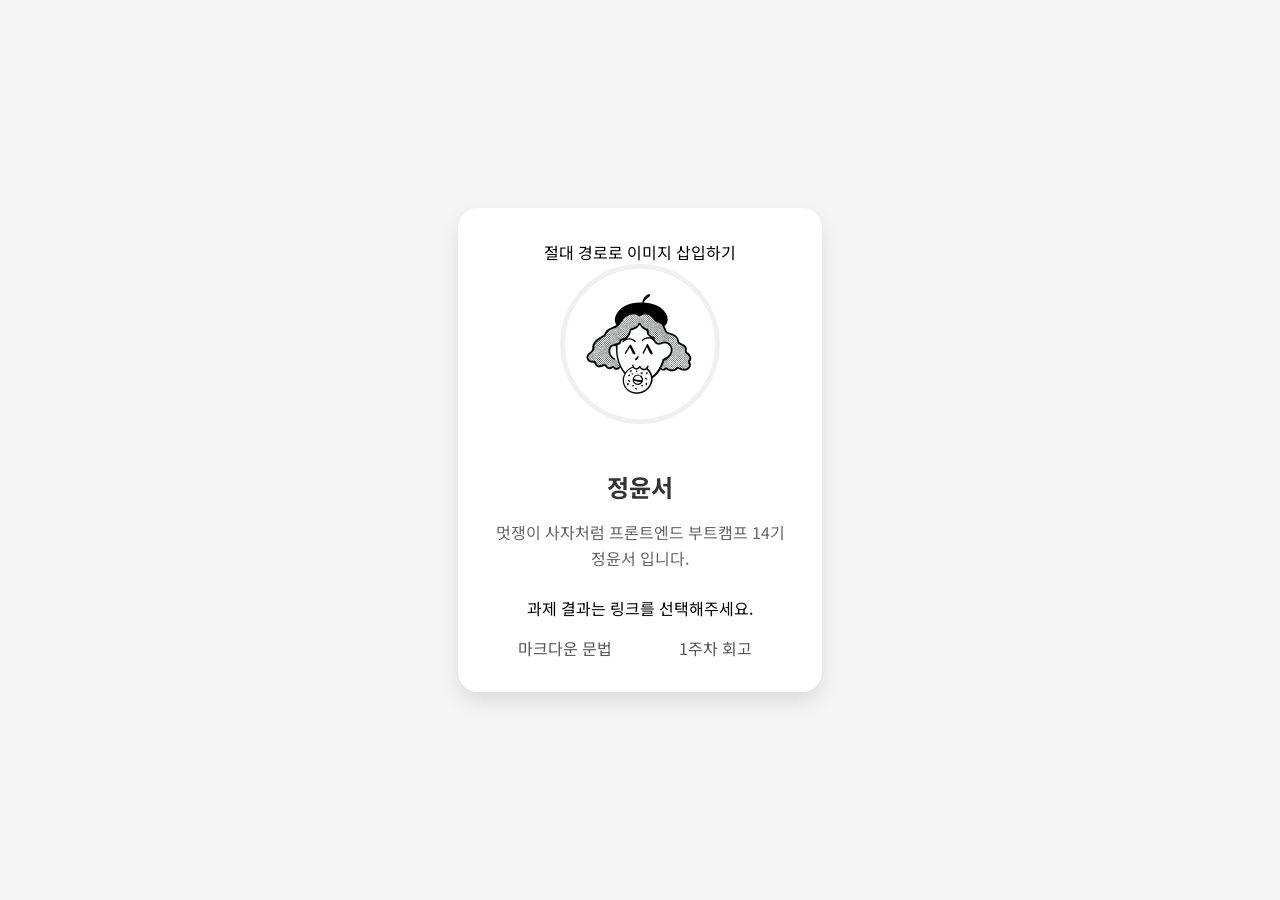
==== index.html @ 6bd8b35c "profile edit" ====
<!doctype html>
<html lang="ko">
  <head>
    <meta charset="UTF-8" />
    <meta name="viewport" content="width=device-width, initial-scale=1.0" />
    <title>HTML/CSS 과제</title>
    <style>
      body {
        margin: 0;
        padding: 0;
        font-family: 'Noto Sans KR', sans-serif;
        background-color: #f5f5f5;
        display: flex;
        justify-content: center;
        align-items: center;
        min-height: 100vh;
      }

      .profile-card {
        background: white;
        border-radius: 20px;
        box-shadow: 0 10px 20px rgba(0, 0, 0, 0.1);
        padding: 2rem;
        width: 300px;
        text-align: center;
      }

      .profile-image {
        width: 150px;
        height: 150px;
        border-radius: 50%;
        margin-bottom: 1.5rem;
        object-fit: cover;
        border: 5px solid #f0f0f0;
      }

      .name {
        font-size: 1.5rem;
        font-weight: bold;
        color: #333;
        margin-bottom: 0.5rem;
      }

      .bio {
        color: #666;
        line-height: 1.6;
        margin-bottom: 1.5rem;
      }

      .homework-links {
        display: flex;
        justify-content: center;
        flex-wrap: wrap;
        margin: 0;
        padding: 0;
        list-style: none;
      }

      .homework-links li {
        width: 50%;
      }

      .homework-links a {
        display: block;
        text-align: center;
        color: #555;
        text-decoration: none;
        transition: color 0.3s ease;
      }

      .homework-links a:hover {
        color: #007bff;
      }
    </style>
    <link href="https://fonts.googleapis.com/css2?family=Noto+Sans+KR:wght@400;700&display=swap" rel="stylesheet" />
    <link rel="stylesheet" href="https://cdnjs.cloudflare.com/ajax/libs/font-awesome/5.15.4/css/all.min.css" />
  </head>
  <body>
    <div class="profile-card">
      절대 경로로 이미지 삽입하기
      <!-- Github에서 절대 경로는 권장되지 않습니다. -->
      <!-- 이유 1 : 저장소의 이름을 homework에서 다른 이름으로 변경할 경우 모든 절대 경로를 수정해야 합니다. -->
      <!-- Github 배포를 위해 절대 경로를 사용할 경우 로컬에서 확인이 불가합니다. (https://localhost:8090으로 접속했을 때 homework을 찾지 못함) -->
      <!-- 이러한 이유로 과제를 작성할 경우 반드시 경로는 상대 경로를 사용해 주세요 -->
      <!-- <img src="/homework/src/assets/ssam.jpg" alt="정윤서 프로필" class="profile-image" /> -->
      <!-- 상대 경로로 이미지 삽입하기 -->
      <img src="./src/assets/yoonseo.png" alt="정윤서 프로필" class="profile-image" />
      <h1 class="name">정윤서</h1>
      <p class="bio">멋쟁이 사자처럼 프론트엔드 부트캠프 14기 정윤서 입니다.</p>
      <p>과제 결과는 링크를 선택해주세요.</p>
      <ul class="homework-links">
        <li><a href="./src/md/markdown.md">마크다운 문법</a></li>
        <li><a href="./src/md/week1-retrospect.md">1주차 회고</a></li>
      </ul>
    </div>
  </body>
</html>
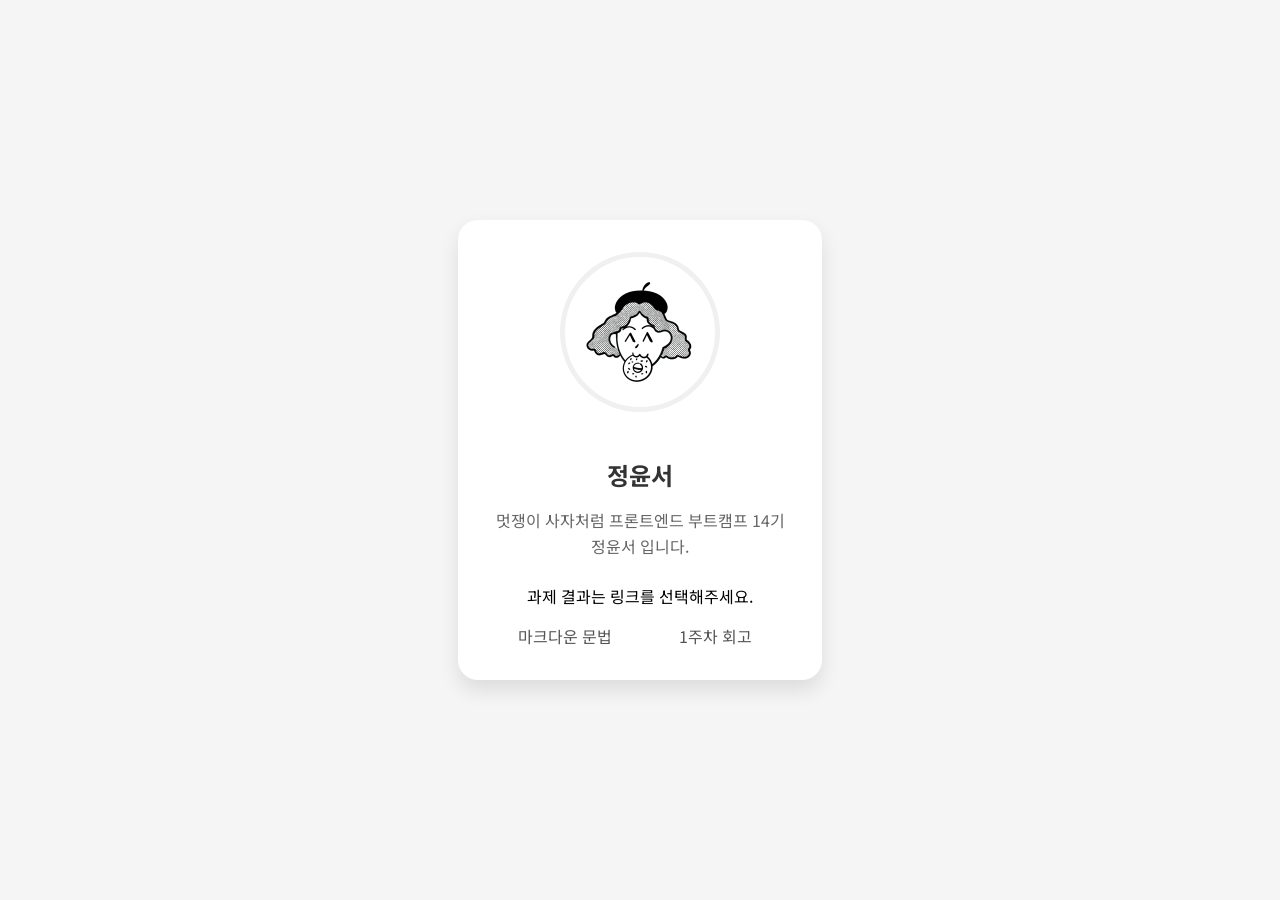
==== commit 896a463c: "comment edit" ====
--- a/index.html
+++ b/index.html
@@ -77,7 +77,7 @@
   </head>
   <body>
     <div class="profile-card">
-      절대 경로로 이미지 삽입하기
+      <!-- 절대 경로로 이미지 삽입하기-->
       <!-- Github에서 절대 경로는 권장되지 않습니다. -->
       <!-- 이유 1 : 저장소의 이름을 homework에서 다른 이름으로 변경할 경우 모든 절대 경로를 수정해야 합니다. -->
       <!-- Github 배포를 위해 절대 경로를 사용할 경우 로컬에서 확인이 불가합니다. (https://localhost:8090으로 접속했을 때 homework을 찾지 못함) -->
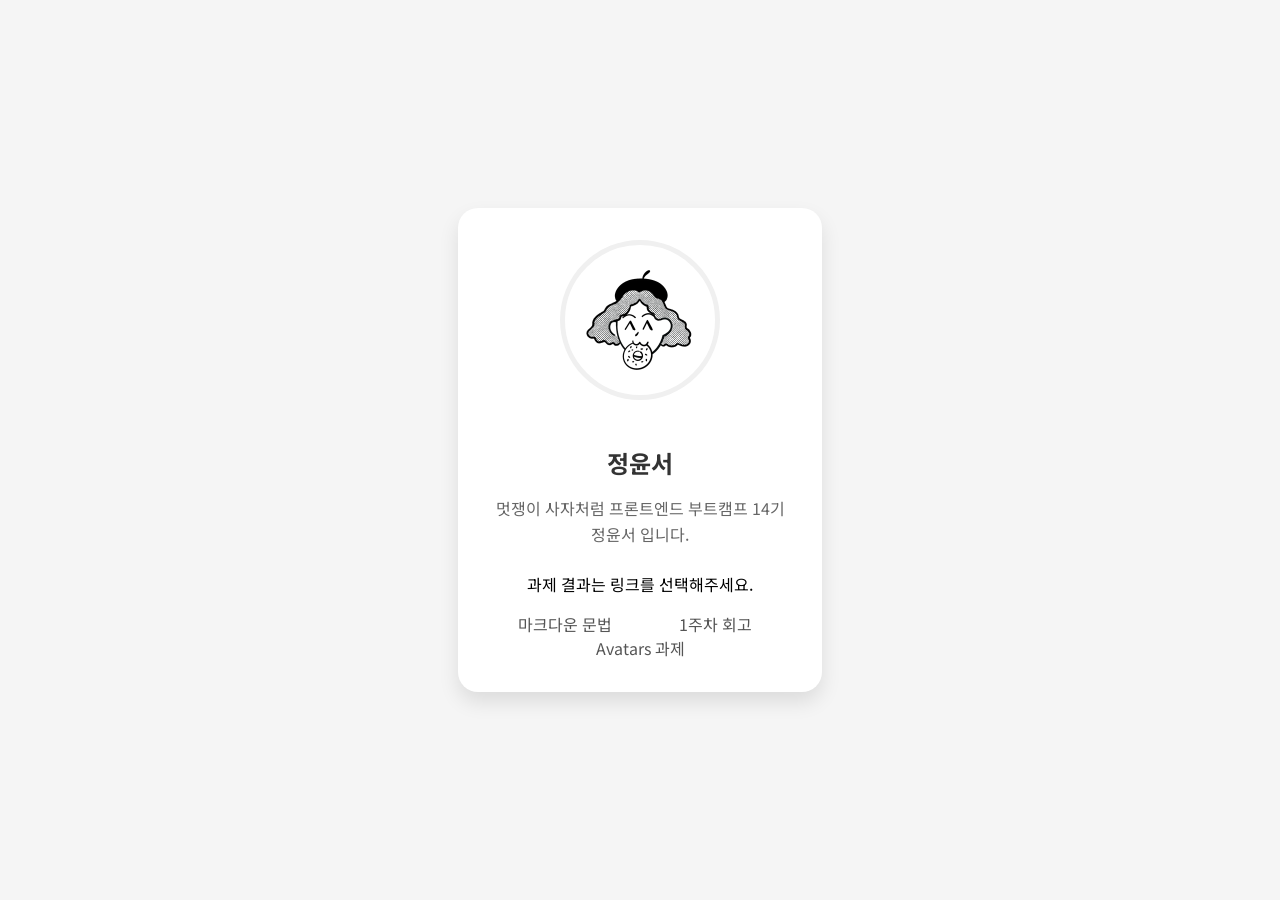
==== commit 9a9b3df0: "2w 과제 연결" ====
--- a/index.html
+++ b/index.html
@@ -91,6 +91,7 @@
       <ul class="homework-links">
         <li><a href="./src/md/markdown.md">마크다운 문법</a></li>
         <li><a href="./src/md/week1-retrospect.md">1주차 회고</a></li>
+        <li><a href="./src/avatars/avatars.html">Avatars 과제</a></li>
       </ul>
     </div>
   </body>
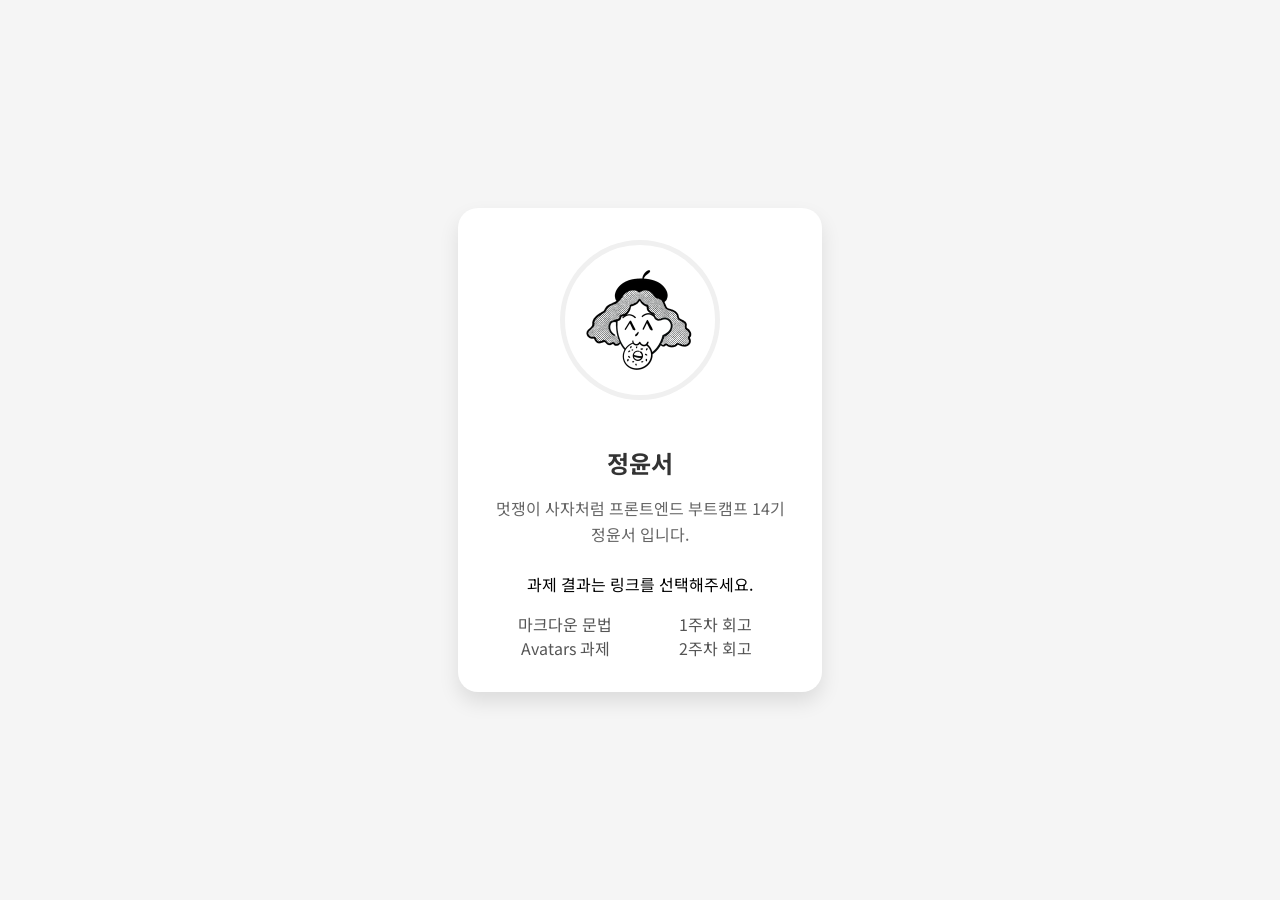
==== commit 9f55427e: "2w md link" ====
--- a/index.html
+++ b/index.html
@@ -92,6 +92,7 @@
         <li><a href="./src/md/markdown.md">마크다운 문법</a></li>
         <li><a href="./src/md/week1-retrospect.md">1주차 회고</a></li>
         <li><a href="./src/avatars/avatars.html">Avatars 과제</a></li>
+        <li><a href="./src/md/week2-retrospect.md">2주차 회고</a></li>
       </ul>
     </div>
   </body>
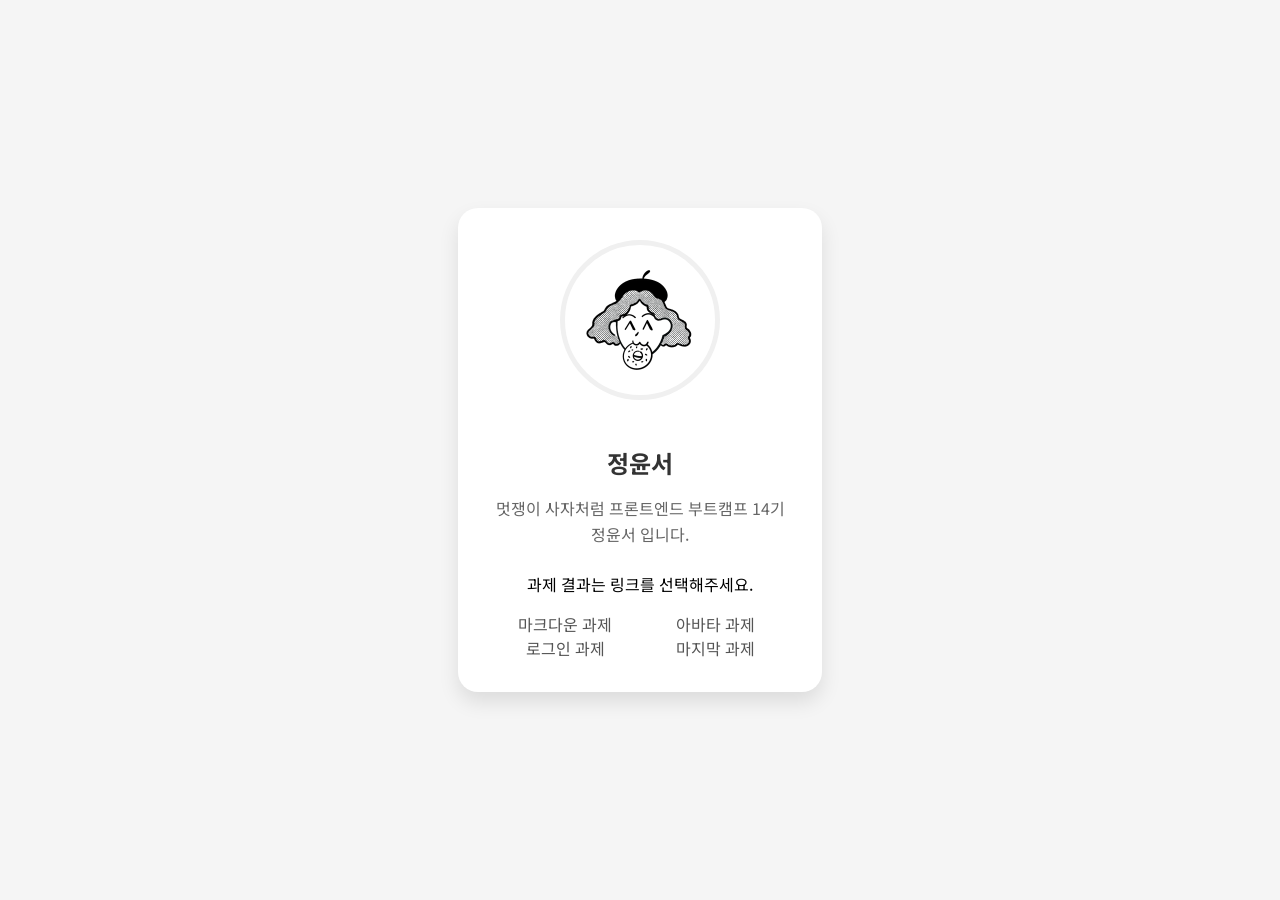
==== commit 52bbc0c8: "3주차 과제 받아오기" ====
--- a/index.html
+++ b/index.html
@@ -89,10 +89,10 @@
       <p class="bio">멋쟁이 사자처럼 프론트엔드 부트캠프 14기 정윤서 입니다.</p>
       <p>과제 결과는 링크를 선택해주세요.</p>
       <ul class="homework-links">
-        <li><a href="./src/md/markdown.md">마크다운 문법</a></li>
-        <li><a href="./src/md/week1-retrospect.md">1주차 회고</a></li>
-        <li><a href="./src/avatars/avatars.html">Avatars 과제</a></li>
-        <li><a href="./src/md/week2-retrospect.md">2주차 회고</a></li>
+        <li><a href="./src/md/markdown.md">마크다운 과제</a></li>
+        <li><a href="./src/avatars/avatars.html">아바타 과제</a></li>
+        <li><a href="./src/login/login.html">로그인 과제</a></li>
+        <li><a href="/">마지막 과제</a></li>
       </ul>
     </div>
   </body>
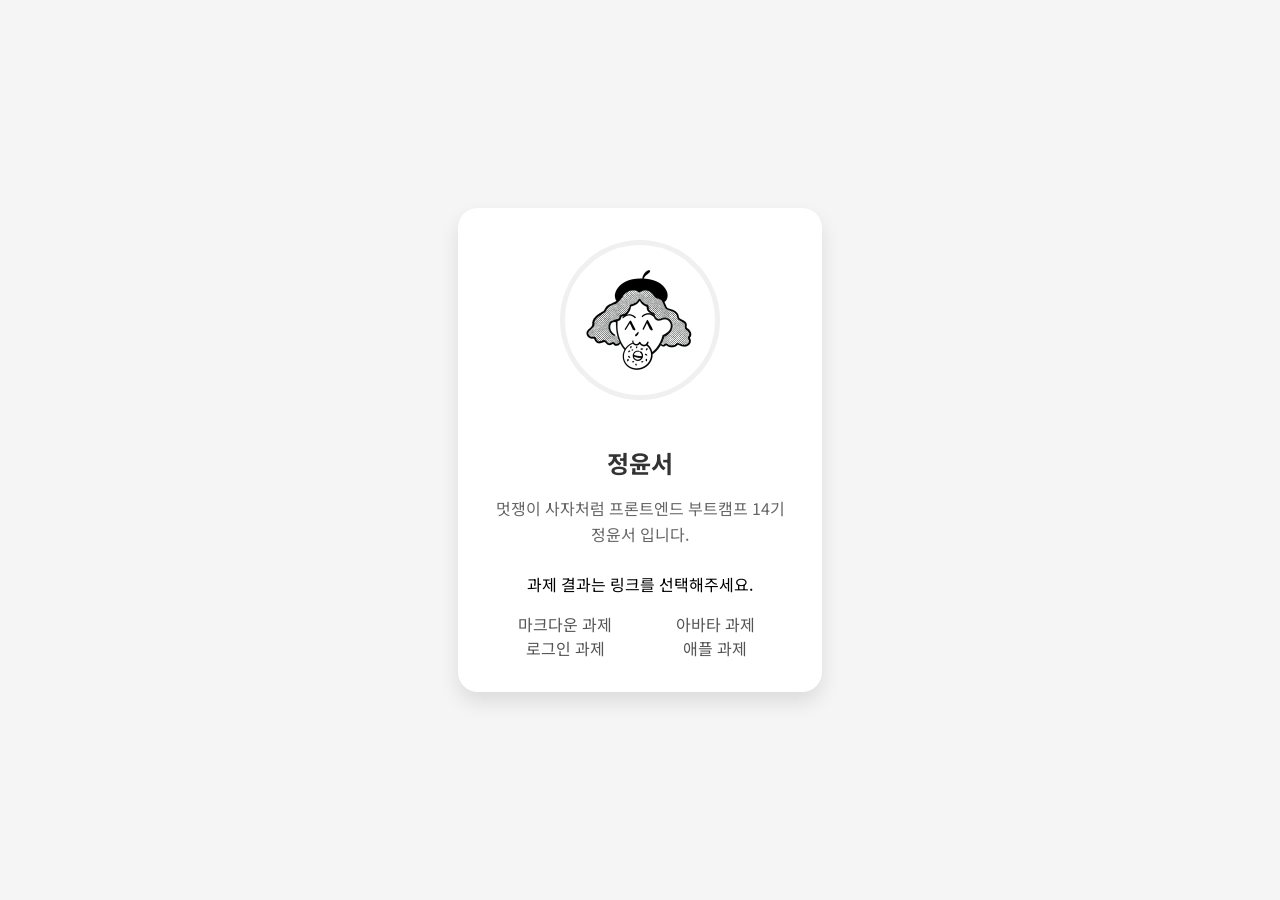
==== commit 1af80a07: "4주차 과제 받아오기" ====
--- a/index.html
+++ b/index.html
@@ -92,7 +92,7 @@
         <li><a href="./src/md/markdown.md">마크다운 과제</a></li>
         <li><a href="./src/avatars/avatars.html">아바타 과제</a></li>
         <li><a href="./src/login/login.html">로그인 과제</a></li>
-        <li><a href="/">마지막 과제</a></li>
+        <li><a href="./src/">애플 과제</a></li>
       </ul>
     </div>
   </body>
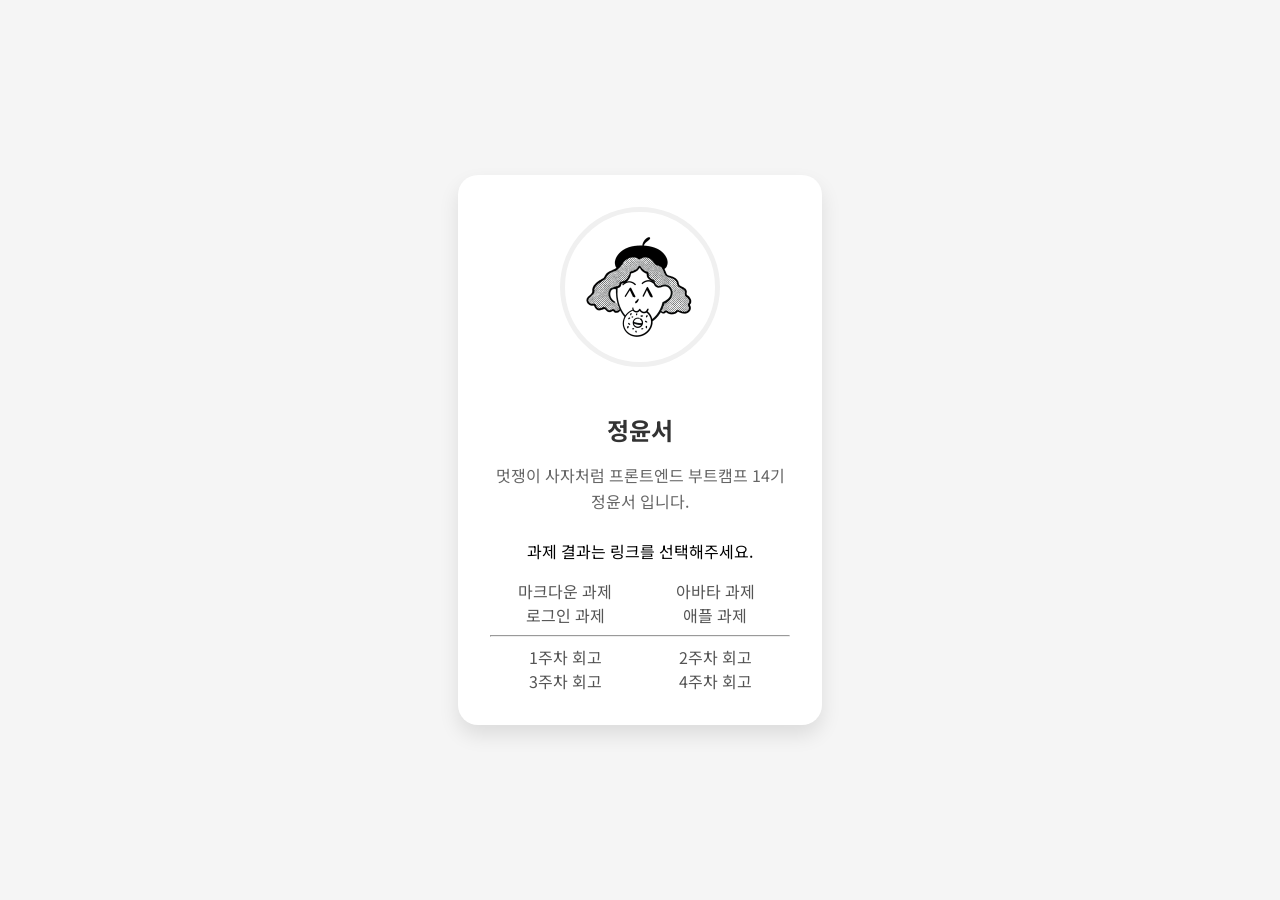
==== commit d62dce44: "주차별 회고 링크" ====
--- a/index.html
+++ b/index.html
@@ -92,7 +92,14 @@
         <li><a href="./src/md/markdown.md">마크다운 과제</a></li>
         <li><a href="./src/avatars/avatars.html">아바타 과제</a></li>
         <li><a href="./src/login/login.html">로그인 과제</a></li>
-        <li><a href="./src/">애플 과제</a></li>
+        <li><a href="./src/apple/apple.html">애플 과제</a></li>
+      </ul>
+      <hr />
+      <ul class=" homework-links retrospect">
+        <li><a href="/src/md/week1-retrospect.md">1주차 회고</a></li>
+        <li><a href="/src/md/week2-retrospect.md">2주차 회고</a></li>
+        <li><a href="/src/md/week3-retrospect.md">3주차 회고</a></li>
+        <li><a href="/src/md/week4-retrospect.md">4주차 회고</a></li>
       </ul>
     </div>
   </body>
